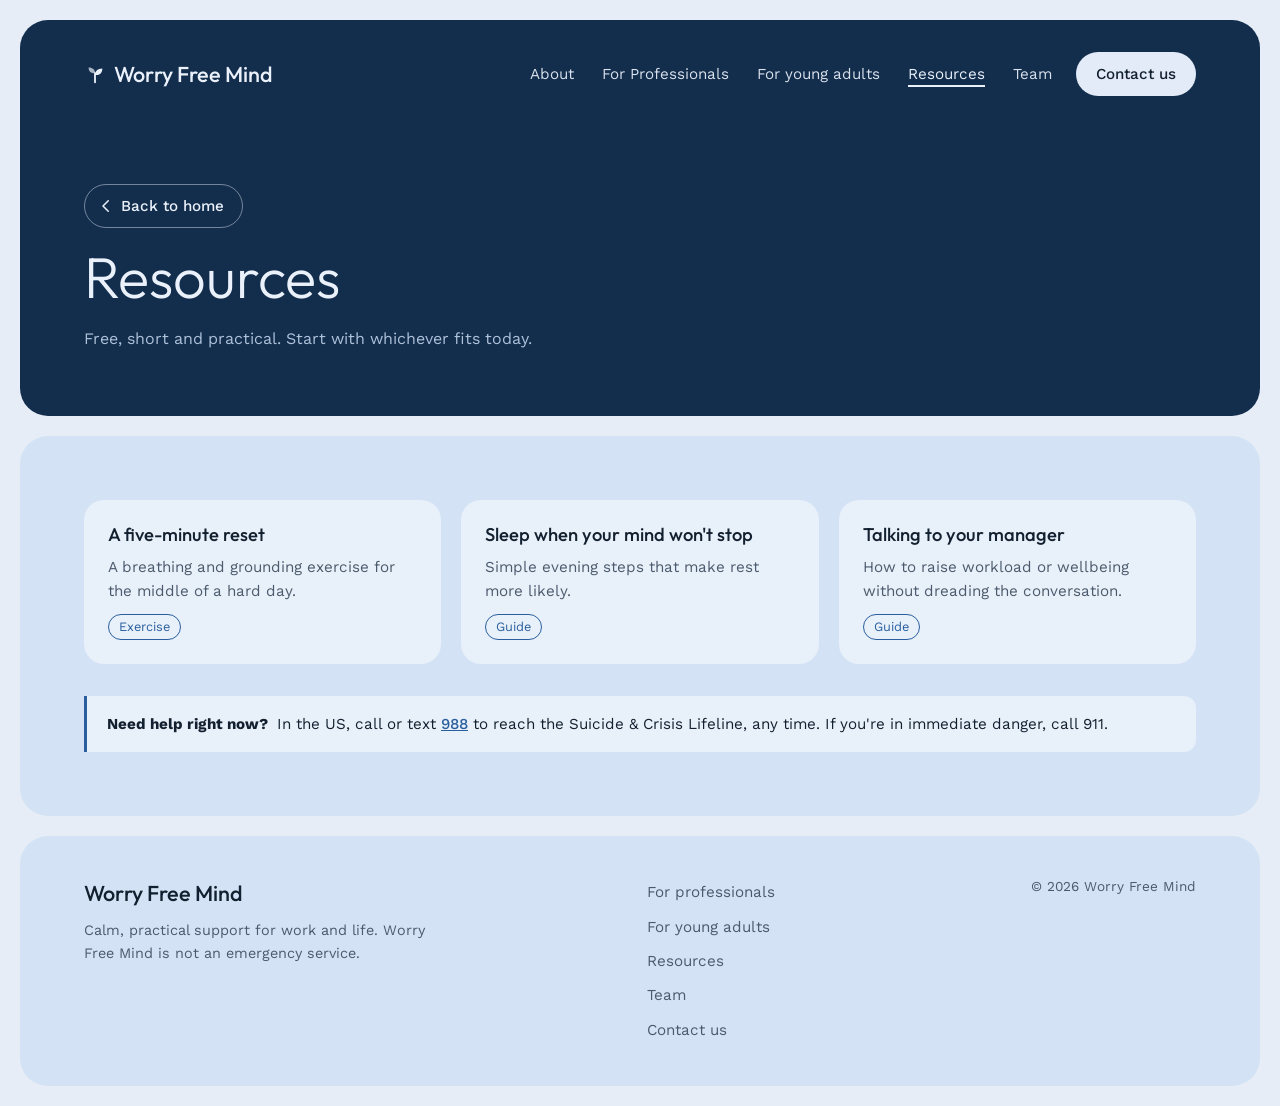
==== resources.html @ 4295820f "Move Resources and Team to their own pages Resources and Team now live on resources.html and team.ht" ====
<!DOCTYPE html>
<!-- resources.html is a sub page, opened from the menu. -->
<!-- DRAFT COPY: all wording below is a first draft for you to review and edit. -->
<html lang="en">
<head>
  <meta charset="UTF-8">
  <!-- Makes the page scale properly on phones -->
  <meta name="viewport" content="width=device-width, initial-scale=1.0">
  <title>Resources | Worry Free Mind</title>
  <meta name="description" content="Free, short and practical guides and exercises from Worry Free Mind.">
  <!-- Fonts from Google Fonts: Outfit for headings, Work Sans for text -->
  <link rel="preconnect" href="https://fonts.googleapis.com">
  <link rel="preconnect" href="https://fonts.gstatic.com" crossorigin>
  <link rel="stylesheet" href="https://fonts.googleapis.com/css2?family=Outfit:wght@300;400;500&family=Work+Sans:wght@400;500&display=swap">
  <!-- Link the stylesheet (how things LOOK) -->
  <link rel="stylesheet" href="style.css">
</head>
<body>
  <a class="skip-link" href="#main">Skip to content</a>

  <!-- PAGE HEADER: compact navy panel with the same menu as the home page -->
  <header class="panel page-header" id="top">
    <nav class="nav" aria-label="Main">
      <a class="logo" href="index.html" aria-label="Worry Free Mind home">
        <svg viewBox="0 0 24 24" width="22" height="22" aria-hidden="true">
          <path d="M12 21V11" stroke="currentColor" stroke-width="2" stroke-linecap="round" fill="none"/>
          <path d="M12 13c0-4 3-7 8-7 0 5-3 8-8 7z" fill="currentColor"/>
          <path d="M12 11C12 7.5 9.5 5 5 5c0 4.5 2.5 6.5 7 6z" fill="currentColor" opacity=".7"/>
        </svg>
        Worry Free Mind
      </a>
      <button class="menu-toggle" aria-expanded="false" aria-controls="nav-links">Menu</button>
      <ul class="nav-links" id="nav-links">
        <li><a href="index.html#about">About</a></li>
        <li><a href="index.html#work">For Professionals</a></li>
        <li><a href="index.html#young-adults">For young adults</a></li>
        <li><a href="resources.html" aria-current="page">Resources</a></li>
        <li><a href="team.html">Team</a></li>
        <li><a class="btn btn-light" href="index.html#contact">Contact us</a></li>
      </ul>
    </nav>

    <div class="page-header-content">
      <a class="btn btn-back" href="index.html">
        <svg viewBox="0 0 24 24" width="18" height="18" aria-hidden="true"><path d="M15 5l-7 7 7 7" stroke="currentColor" stroke-width="2" fill="none" stroke-linecap="round" stroke-linejoin="round"/></svg>
        Back to home
      </a>
      <h1>Resources</h1>
      <p>Free, short and practical. Start with whichever fits today.</p>
    </div>
  </header>

  <main id="main">
    <!-- RESOURCES: free guides + crisis line -->
    <section class="panel" id="resources" aria-label="Free resources">
      <ul class="resource-grid resource-grid-top">
        <li class="resource">
          <h3>A five-minute reset</h3>
          <p>A breathing and grounding exercise for the middle of a hard day.</p>
          <span class="tag">Exercise</span>
        </li>
        <li class="resource">
          <h3>Sleep when your mind won't stop</h3>
          <p>Simple evening steps that make rest more likely.</p>
          <span class="tag">Guide</span>
        </li>
        <li class="resource">
          <h3>Talking to your manager</h3>
          <p>How to raise workload or wellbeing without dreading the conversation.</p>
          <span class="tag">Guide</span>
        </li>
      </ul>
      <aside class="crisis" aria-label="Urgent help">
        <strong>Need help right now?</strong>
        In the US, call or text <a href="tel:988">988</a> to reach the Suicide &amp; Crisis Lifeline, any time. If you're in immediate danger, call 911.
      </aside>
    </section>

  </main>

  <footer class="footer">
    <div class="footer-brand">
      <span class="logo">Worry Free Mind</span>
      <p>Calm, practical support for work and life. Worry Free Mind is not an emergency service.</p>
    </div>
    <nav class="footer-links" aria-label="Footer">
      <a href="index.html#work">For professionals</a>
      <a href="index.html#young-adults">For young adults</a>
      <a href="resources.html">Resources</a>
      <a href="team.html">Team</a>
      <a href="index.html#contact">Contact us</a>
    </nav>
    <p class="copyright">&copy; <span id="year"></span> Worry Free Mind</p>
  </footer>

  <!-- Load JavaScript (how things BEHAVE) last, so the HTML above exists first -->
  <script src="script.js"></script>
</body>
</html>
---- style.css ----
/* style.css controls how the page LOOKS.
   Each rule is: selector { property: value; } */

/* Design tokens: change these to re-theme the whole site */
:root {
  --page: #e6edf6;        /* soft blue-grey behind the panels */
  --panel: #d3e2f4;        /* soft blue panels (was white) */
  --mist: #e2ebf7;        /* pale blue panel */
  --navy: #132d4c;        /* deep navy panel */
  --blue: #2a5f9e;        /* accents, checks, links */
  --sky: #74aee3;         /* small status dots, accents on navy */
  --forest: #1e3b2c;      /* dark green panel (For young adults) */
  --ink: #13202f;         /* main text */
  --ink-soft: #4b5a6c;    /* secondary text */
  --on-dark: #eaf1fa;
  --on-dark-soft: #aec2da;
  --line: rgba(19, 32, 47, 0.12);
  --line-dark: rgba(234, 241, 250, 0.16);

  --font-head: "Outfit", system-ui, sans-serif;
  --font-body: "Work Sans", system-ui, sans-serif;

  --radius-panel: 28px;
  --radius-photo: 20px;
  --radius-small: 12px;
  --gap: clamp(12px, 2vw, 20px);
  --pad: clamp(24px, 5vw, 64px);
}

* { box-sizing: border-box; }

html { scroll-behavior: smooth; }
@media (prefers-reduced-motion: reduce) {
  html { scroll-behavior: auto; }
}

body {
  margin: 0;
  padding: var(--gap);
  background: var(--page);
  color: var(--ink);
  font-family: var(--font-body);
  font-size: 1rem;
  line-height: 1.6;
}

h1, h2, h3 {
  font-family: var(--font-head);
  font-weight: 400;
  line-height: 1.15;
  text-wrap: balance;  /* even line breaks in headings */
  margin: 0;
}

h2 { font-size: clamp(1.8rem, 3.5vw, 2.6rem); font-weight: 300; }
h3 { font-size: 1.15rem; font-weight: 500; }
p { margin: 0; }

a { color: inherit; }
:focus-visible { outline: 3px solid var(--blue); outline-offset: 3px; border-radius: 6px; }

.skip-link {
  position: absolute;
  left: -999px;
  top: 8px;
  background: var(--mist);
  padding: 8px 14px;
  border-radius: 8px;
  z-index: 10;
}
.skip-link:focus { left: 16px; }

/* ---------- Panels: the big rounded blocks ---------- */
.panel {
  max-width: 1240px;
  margin: 0 auto var(--gap);
  padding: var(--pad);
  border-radius: var(--radius-panel);
  background: var(--panel);
  position: relative;
  overflow: hidden;
}
.panel-mist { background: var(--mist); }
.panel-navy { background: var(--navy); color: var(--on-dark); }
/* dark green panel: reuses the navy panel rules with green-tinted accents */
.panel-green {
  background: var(--forest);
  color: var(--on-dark);
  --on-dark-soft: #b7cbbd;
  --sky: #8fd1a8;
}
.panel-navy :focus-visible, .panel-green :focus-visible, .hero :focus-visible, .cta :focus-visible { outline-color: var(--sky); }

.center { text-align: center; }
.section-intro {
  color: var(--ink-soft);
  margin-top: 12px;
  max-width: 34rem;
}
.section-intro.center { margin-inline: auto; }
.panel-navy .section-intro, .panel-green .section-intro { color: var(--on-dark-soft); }

/* ---------- Buttons ---------- */
.btn {
  display: inline-flex;
  align-items: center;
  min-height: 44px;
  padding: 0 20px;
  border-radius: 999px;
  font-weight: 500;
  font-size: 0.95rem;
  text-decoration: none;
  cursor: pointer;
  transition: background-color 200ms ease, color 200ms ease;
}
.btn-light { background: var(--mist); color: var(--ink); }
.btn-light:hover { background: var(--panel); }

/* ---------- Photos ----------
   Each photo spot shows a .jpg that sits next to index.html. To swap a photo,
   upload a new file with the same name. background-size: cover crops it neatly,
   and background-position chooses which part stays in view. The
   background-color shows while the photo loads. */
.photo {
  background-size: cover;
  background-position: center;
  border-radius: var(--radius-photo);
}
.photo-hero {
  position: absolute;
  inset: 0;
  border-radius: 0;
  background-color: #8fb6dc;
  background-image: url("hero.jpg");
  background-position: center 60%;
}
.photo-work {
  aspect-ratio: 4 / 3.4;
  background-color: #5b86b8;
  background-image: url("work.jpg");
  background-position: center 40%;
}
.photo-young {
  aspect-ratio: 4 / 3.6;
  background-color: #3a6aa3;
  background-image: url("young.jpg");
  background-position: center;
}
.photo-cta {
  position: absolute;
  inset: 0;
  border-radius: 0;
  background-color: #2b4f7c;
  background-image: url("contact.jpg");
  background-position: center;
}

/* ---------- Hero ---------- */
.hero {
  min-height: min(88vh, 760px);
  display: flex;
  flex-direction: column;
  justify-content: space-between;
  padding: clamp(20px, 3vw, 32px) var(--pad) var(--pad);
  color: #ffffff;
}
/* darken the bottom so white text stays readable on any photo */
.hero::after {
  content: "";
  position: absolute;
  inset: 0;
  background: linear-gradient(180deg, rgba(12, 26, 46, 0.45) 0%, transparent 28%, rgba(12, 26, 46, 0.62) 100%);
}
.hero > *:not(.photo) { position: relative; z-index: 1; }

.nav {
  display: flex;
  align-items: center;
  justify-content: space-between;
  gap: 16px;
}
.logo {
  display: inline-flex;
  align-items: center;
  gap: 8px;
  font-family: var(--font-head);
  font-size: 1.35rem;
  font-weight: 500;
  text-decoration: none;
}
.nav-links {
  list-style: none;
  margin: 0;
  padding: 0;
  display: flex;
  align-items: center;
  gap: 4px;
}
.nav-links a:not(.btn) {
  display: inline-flex;
  align-items: center;
  min-height: 44px;
  padding: 0 12px;
  text-decoration: none;
  font-size: 0.95rem;
  opacity: 0.92;
}
.nav-links a:not(.btn):hover { opacity: 1; text-decoration: underline; text-underline-offset: 4px; }
.nav-links .btn { margin-left: 8px; }

.menu-toggle {
  display: none;
  min-height: 44px;
  padding: 0 18px;
  border: 1px solid rgba(255, 255, 255, 0.6);
  border-radius: 999px;
  background: transparent;
  color: inherit;
  font: inherit;
  cursor: pointer;
}

.hero-content {
  display: grid;
  grid-template-columns: 1.3fr 1fr;
  align-items: end;
  gap: 32px;
  margin-top: 120px;
}
.hero h1 {
  font-size: clamp(2.4rem, 5.5vw, 4.4rem);
  font-weight: 300;
  max-width: 18ch;
  letter-spacing: -0.01em;
}
.hero-side {
  max-width: 22rem;
  justify-self: end;
  display: grid;
  gap: 20px;
  justify-items: start;
}

/* ---------- Sub page header (Resources, Team) ---------- */
.page-header {
  background: var(--navy);
  color: var(--on-dark);
  padding: clamp(20px, 3vw, 32px) var(--pad) var(--pad);
}
.page-header :focus-visible { outline-color: var(--sky); }
.page-header-content {
  margin-top: clamp(40px, 7vw, 88px);
  display: grid;
  gap: 16px;
  justify-items: start;
}
.page-header h1 {
  font-size: clamp(2.2rem, 5vw, 3.6rem);
  font-weight: 300;
}
.page-header p { color: var(--on-dark-soft); max-width: 34rem; }

/* "Back to home" button: outlined so it doesn't compete with Contact us */
.btn-back {
  gap: 6px;
  padding: 0 18px 0 12px;
  border: 1px solid rgba(234, 241, 250, 0.45);
  color: var(--on-dark);
}
.btn-back:hover { background: rgba(234, 241, 250, 0.12); }

/* marks the page you're on in the menu */
.nav-links a[aria-current="page"] {
  opacity: 1;
  text-decoration: underline;
  text-underline-offset: 6px;
  text-decoration-thickness: 2px;
}

/* ---------- About ---------- */
.lead {
  font-size: clamp(1.4rem, 2.6vw, 2rem);
  font-weight: 300;
  max-width: 30ch;
  line-height: 1.3;
}
.pillars {
  list-style: none;
  padding: 0;
  margin: clamp(40px, 6vw, 72px) 0 0;
  display: grid;
  grid-template-columns: repeat(3, 1fr);
  gap: 32px;
}
.pillars li { border-top: 1px solid var(--line); padding-top: 20px; }
.pillars p { color: var(--ink-soft); margin-top: 8px; font-size: 0.95rem; }

/* ---------- Split sections (For work / For young adults) ---------- */
.split {
  display: grid;
  grid-template-columns: 1.1fr 1fr;
  gap: clamp(32px, 5vw, 72px);
  align-items: center;
}
.split-reverse { grid-template-columns: 1fr 1.1fr; }

.checklist { margin-top: 32px; }
.checklist details { border-top: 1px solid var(--line); }
.checklist details:last-child { border-bottom: 1px solid var(--line); }
.panel-navy .checklist details, .panel-green .checklist details { border-color: var(--line-dark); }

.checklist summary {
  list-style: none;
  display: flex;
  align-items: center;
  gap: 12px;
  min-height: 56px;
  cursor: pointer;
  font-weight: 500;
}
.checklist summary::-webkit-details-marker { display: none; }
/* check mark, drawn with CSS borders */
.checklist summary::before {
  content: "";
  flex: none;
  width: 6px;
  height: 11px;
  margin: 0 6px 4px 4px;
  border: solid var(--blue);
  border-width: 0 2px 2px 0;
  transform: rotate(45deg);
}
.panel-navy .checklist summary::before, .panel-green .checklist summary::before { border-color: var(--sky); }
.checklist details:not([open]) summary { opacity: 0.6; }
.checklist details:not([open]) summary:hover { opacity: 0.9; }
.checklist details p {
  padding: 0 0 20px 28px;
  color: var(--ink-soft);
  font-size: 0.95rem;
  max-width: 34rem;
}
.panel-navy .checklist details p, .panel-green .checklist details p { color: var(--on-dark-soft); }

.photo-wrap { margin: 0; position: relative; }
.float-card {
  position: absolute;
  left: 20px;
  bottom: 20px;
  background: var(--mist);
  color: var(--ink);
  border-radius: var(--radius-small);
  padding: 12px 16px;
  display: grid;
  gap: 2px;
  min-width: 170px;
  box-shadow: 0 8px 24px rgba(12, 26, 46, 0.18);
}
.float-label {
  display: inline-flex;
  align-items: center;
  gap: 6px;
  font-size: 0.8rem;
  color: var(--ink-soft);
}
.float-card strong { font-family: var(--font-head); font-weight: 500; font-size: 1.15rem; }
.dot { width: 8px; height: 8px; border-radius: 50%; background: var(--sky); }

/* ---------- Resources ---------- */
.resource-grid {
  list-style: none;
  padding: 0;
  margin: 40px 0 0;
  display: grid;
  grid-template-columns: repeat(3, 1fr);
  gap: var(--gap);
}
.resource {
  background: #e8f0fa;
  border-radius: var(--radius-photo);
  padding: 24px;
  display: flex;
  flex-direction: column;
  gap: 10px;
}
.resource p { color: var(--ink-soft); font-size: 0.95rem; flex: 1; }
.tag {
  align-self: flex-start;
  font-size: 0.8rem;
  color: var(--blue);
  border: 1px solid currentColor;
  border-radius: 999px;
  padding: 2px 10px;
}
.crisis {
  margin-top: 32px;
  padding: 16px 20px;
  border-left: 3px solid var(--blue);
  background: #e8f0fa;
  border-radius: 0 var(--radius-small) var(--radius-small) 0;
  font-size: 0.95rem;
}
.crisis strong { margin-right: 4px; }
.crisis a { color: var(--blue); font-weight: 500; }

/* ---------- Team ---------- */
.team-grid {
  list-style: none;
  padding: 0;
  margin: 40px auto 0;
  max-width: 900px;
  display: grid;
  grid-template-columns: repeat(3, 1fr);
  gap: 32px;
  text-align: center;
}
.person { display: grid; justify-items: center; gap: 4px; }
.avatar {
  width: 112px;
  height: 112px;
  border-radius: 50%;
  object-fit: cover;
  margin-bottom: 12px;
}
.avatar-empty {
  background: var(--panel);
  border: 1px dashed rgba(19, 32, 47, 0.3);
}
.role { color: var(--ink-soft); font-size: 0.95rem; }

/* ---------- Contact (photo call-to-action) ---------- */
.cta {
  min-height: 420px;
  display: grid;
  place-items: center;
  text-align: center;
  color: #ffffff;
}
.cta::after {
  content: "";
  position: absolute;
  inset: 0;
  background: rgba(12, 26, 46, 0.55);
}
.cta-content {
  position: relative;
  z-index: 1;
  display: grid;
  gap: 16px;
  justify-items: center;
  max-width: 30rem;
}
.cta-note { font-size: 0.9rem; opacity: 0.9; }

/* ---------- Footer ---------- */
.footer {
  max-width: 1240px;
  margin: 0 auto;
  padding: 40px var(--pad);
  background: var(--panel);
  border-radius: var(--radius-panel);
  display: grid;
  grid-template-columns: 1.5fr 1fr auto;
  gap: 24px;
  align-items: start;
}
.footer-brand p { color: var(--ink-soft); font-size: 0.9rem; margin-top: 8px; max-width: 22rem; }
.footer-links { display: grid; gap: 2px; }
.footer-links a {
  text-decoration: none;
  color: var(--ink-soft);
  font-size: 0.95rem;
  padding: 4px 0;
}
.footer-links a:hover { color: var(--ink); text-decoration: underline; }
.copyright { color: var(--ink-soft); font-size: 0.85rem; }

/* ---------- Tablet and phone ---------- */
@media (max-width: 900px) {
  .menu-toggle { display: inline-flex; align-items: center; }
  .nav { flex-wrap: wrap; }
  .nav-links {
    display: none;
    flex-basis: 100%;
    flex-direction: column;
    align-items: stretch;
    background: var(--mist);
    color: var(--ink);
    border-radius: var(--radius-small);
    padding: 8px;
  }
  .nav-links.open { display: flex; }
  .nav-links .btn { margin: 8px 0 0; justify-content: center; background: var(--navy); color: var(--on-dark); }

  .hero-content,
  .split,
  .split-reverse { grid-template-columns: 1fr; }
  .hero-side { justify-self: start; }
  .split-reverse .photo-wrap { order: 2; }

  .pillars,
  .resource-grid { grid-template-columns: 1fr; }
  .footer { grid-template-columns: 1fr; }
}

@media (max-width: 560px) {
  .team-grid { grid-template-columns: 1fr; }
  .logo { font-size: 1.1rem; }
  .menu-toggle { padding: 0 14px; }
}

/* Sub pages: the grid is the first thing in its panel, so no top gap.
   Kept at the end so it wins over the .resource-grid and .team-grid margins. */
.resource-grid-top,
.team-grid-top { margin-top: 0; }
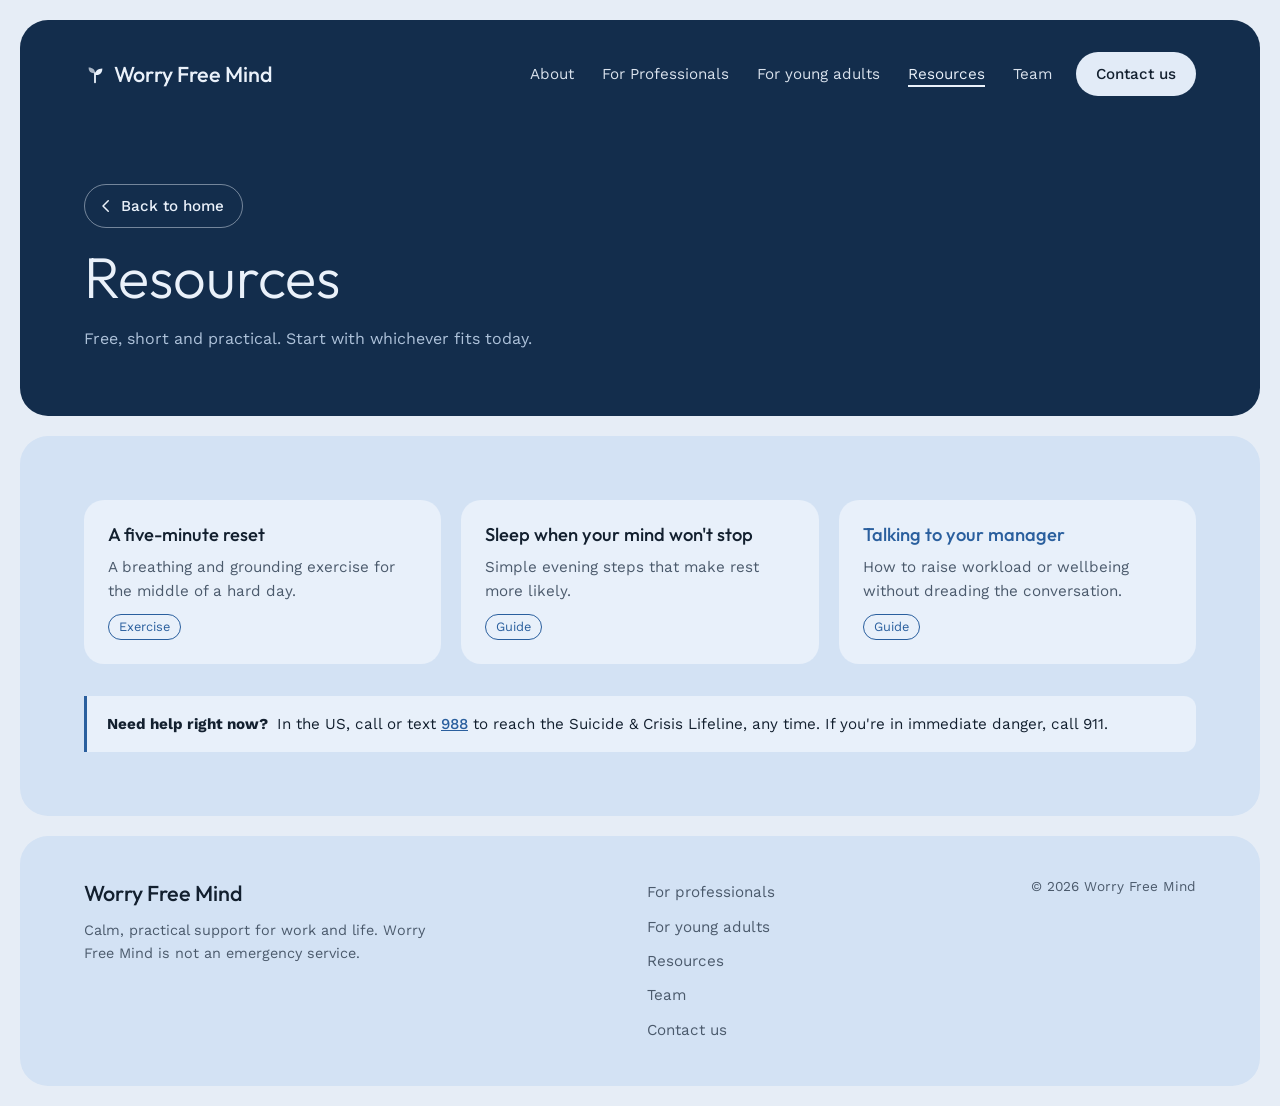
==== commit c01a1fcb: "Link Talking to your manager card to the uploaded guide Renames the uploaded guide to talking-to-you" ====
--- a/resources.html
+++ b/resources.html
@@ -65,7 +65,7 @@
           <span class="tag">Guide</span>
         </li>
         <li class="resource">
-          <h3>Talking to your manager</h3>
+          <h3><a class="resource-link" href="talking-to-your-manager.html">Talking to your manager</a></h3>
           <p>How to raise workload or wellbeing without dreading the conversation.</p>
           <span class="tag">Guide</span>
         </li>
--- a/style.css
+++ b/style.css
@@ -383,6 +383,14 @@
   gap: 10px;
 }
 .resource p { color: var(--ink-soft); font-size: 0.95rem; flex: 1; }
+/* a card whose title is a link: the whole card is clickable */
+.resource:has(.resource-link) { position: relative; transition: background-color 200ms ease; }
+.resource:has(.resource-link):hover { background: var(--panel-hover, #f1f6fc); }
+.resource-link { text-decoration: none; color: var(--blue); }
+.resource-link::after { content: ""; position: absolute; inset: 0; border-radius: inherit; }
+.resource-link:hover { text-decoration: underline; text-underline-offset: 4px; }
+.resource-link:focus-visible { outline: none; }
+.resource:has(.resource-link:focus-visible) { outline: 3px solid var(--blue); outline-offset: 3px; }
 .tag {
   align-self: flex-start;
   font-size: 0.8rem;
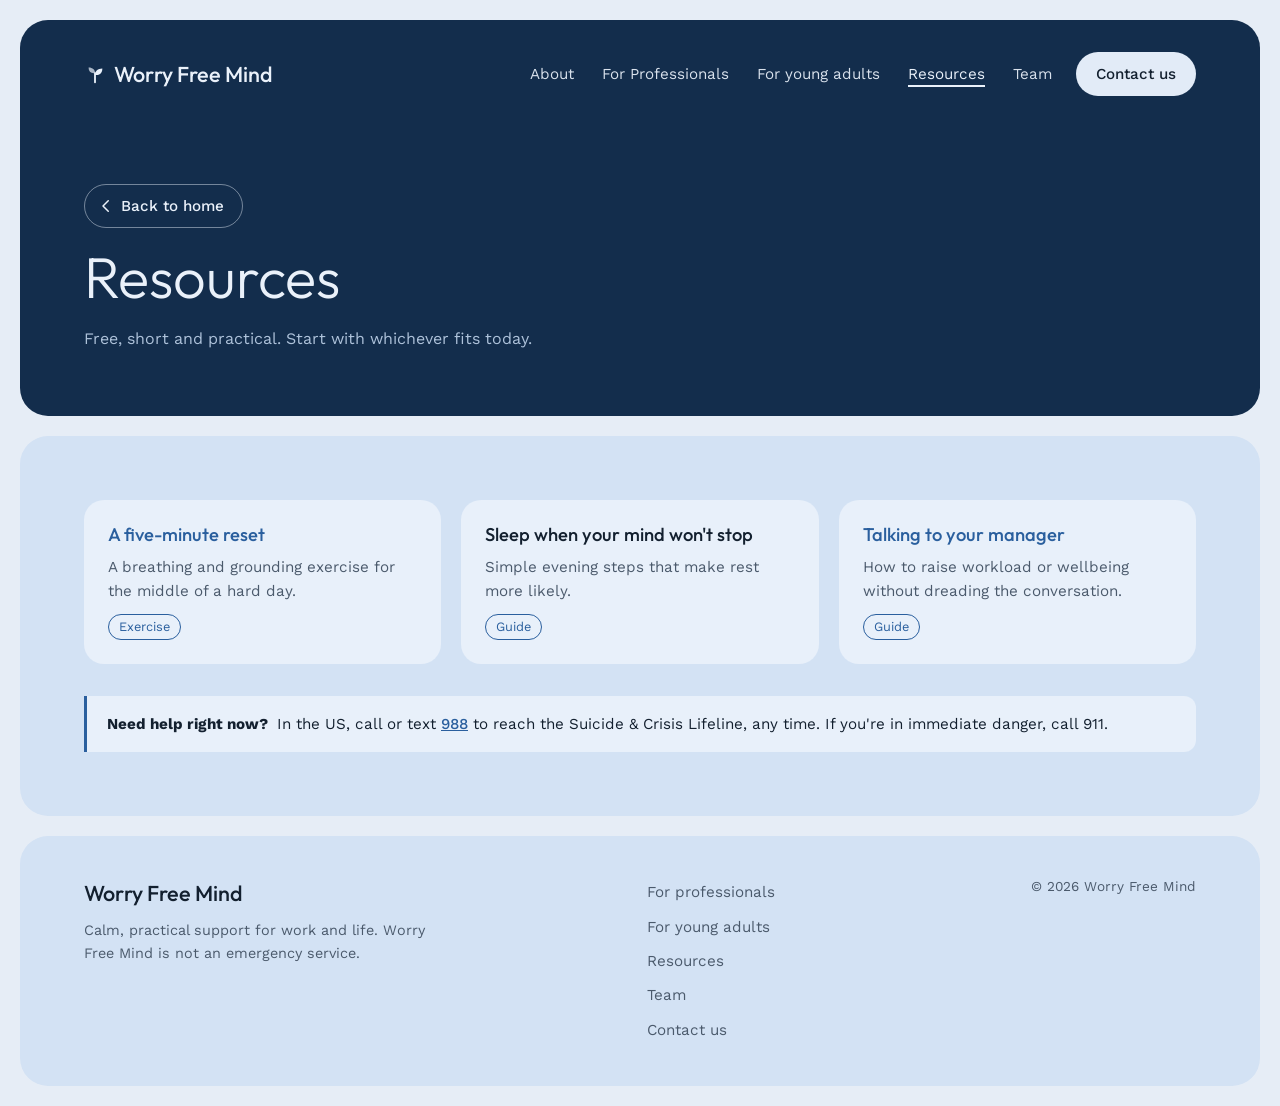
==== commit 7f978b4c: "Add 5-minute reset exercise page and link it from Resources New five-minute-reset.html in the sub pa" ====
--- a/resources.html
+++ b/resources.html
@@ -55,7 +55,7 @@
     <section class="panel" id="resources" aria-label="Free resources">
       <ul class="resource-grid resource-grid-top">
         <li class="resource">
-          <h3>A five-minute reset</h3>
+          <h3><a class="resource-link" href="five-minute-reset.html">A five-minute reset</a></h3>
           <p>A breathing and grounding exercise for the middle of a hard day.</p>
           <span class="tag">Exercise</span>
         </li>
--- a/style.css
+++ b/style.css
@@ -276,6 +276,82 @@
   text-underline-offset: 6px;
   text-decoration-thickness: 2px;
 }
+
+/* ---------- Exercise page (five-minute-reset.html) ---------- */
+.visually-hidden {
+  position: absolute; width: 1px; height: 1px; overflow: hidden;
+  clip: rect(0 0 0 0); white-space: nowrap;
+}
+.eyebrow-dark { color: var(--sky); font-weight: 500; font-size: 0.95rem; }
+.steps {
+  list-style: none;
+  margin: 0;
+  padding: 0;
+  display: grid;
+  gap: var(--gap);
+  max-width: 46rem;
+}
+.step {
+  background: var(--panel);
+  border-radius: var(--radius-photo);
+  padding: clamp(20px, 3vw, 28px);
+  display: grid;
+  gap: 10px;
+}
+.step p { max-width: 38rem; }
+.step-time {
+  display: flex;
+  gap: 10px;
+  align-items: baseline;
+  color: var(--blue);
+  font-weight: 500;
+  font-size: 0.9rem;
+}
+.step-time span { color: var(--ink-soft); font-weight: 400; }
+.step h3 { font-size: 1.35rem; font-weight: 400; }
+.breath {
+  display: flex;
+  flex-wrap: wrap;
+  gap: 8px;
+}
+.breath span {
+  background: var(--mist);
+  border-radius: 999px;
+  padding: 6px 14px;
+  font-size: 0.95rem;
+}
+.breath strong { font-family: var(--font-head); font-weight: 500; margin-right: 4px; }
+.senses { margin: 0; padding-left: 0; list-style: none; display: grid; gap: 6px; }
+.senses strong {
+  display: inline-grid;
+  place-items: center;
+  width: 1.8em;
+  height: 1.8em;
+  margin-right: 8px;
+  border-radius: 50%;
+  background: var(--blue);
+  color: var(--on-dark);
+  font-family: var(--font-head);
+  font-weight: 500;
+}
+.notes {
+  margin-top: 32px;
+  max-width: 46rem;
+  display: grid;
+  gap: 8px;
+  color: var(--ink-soft);
+}
+.notes h3 { color: var(--ink); }
+.page-end-nav {
+  margin-top: 32px;
+  display: flex;
+  flex-wrap: wrap;
+  gap: 12px 24px;
+  align-items: center;
+}
+.btn-solid { background: var(--navy); color: var(--on-dark); }
+.btn-solid:hover { background: var(--blue); }
+.text-link { color: var(--blue); font-weight: 500; text-underline-offset: 4px; }
 
 /* ---------- About ---------- */
 .lead {
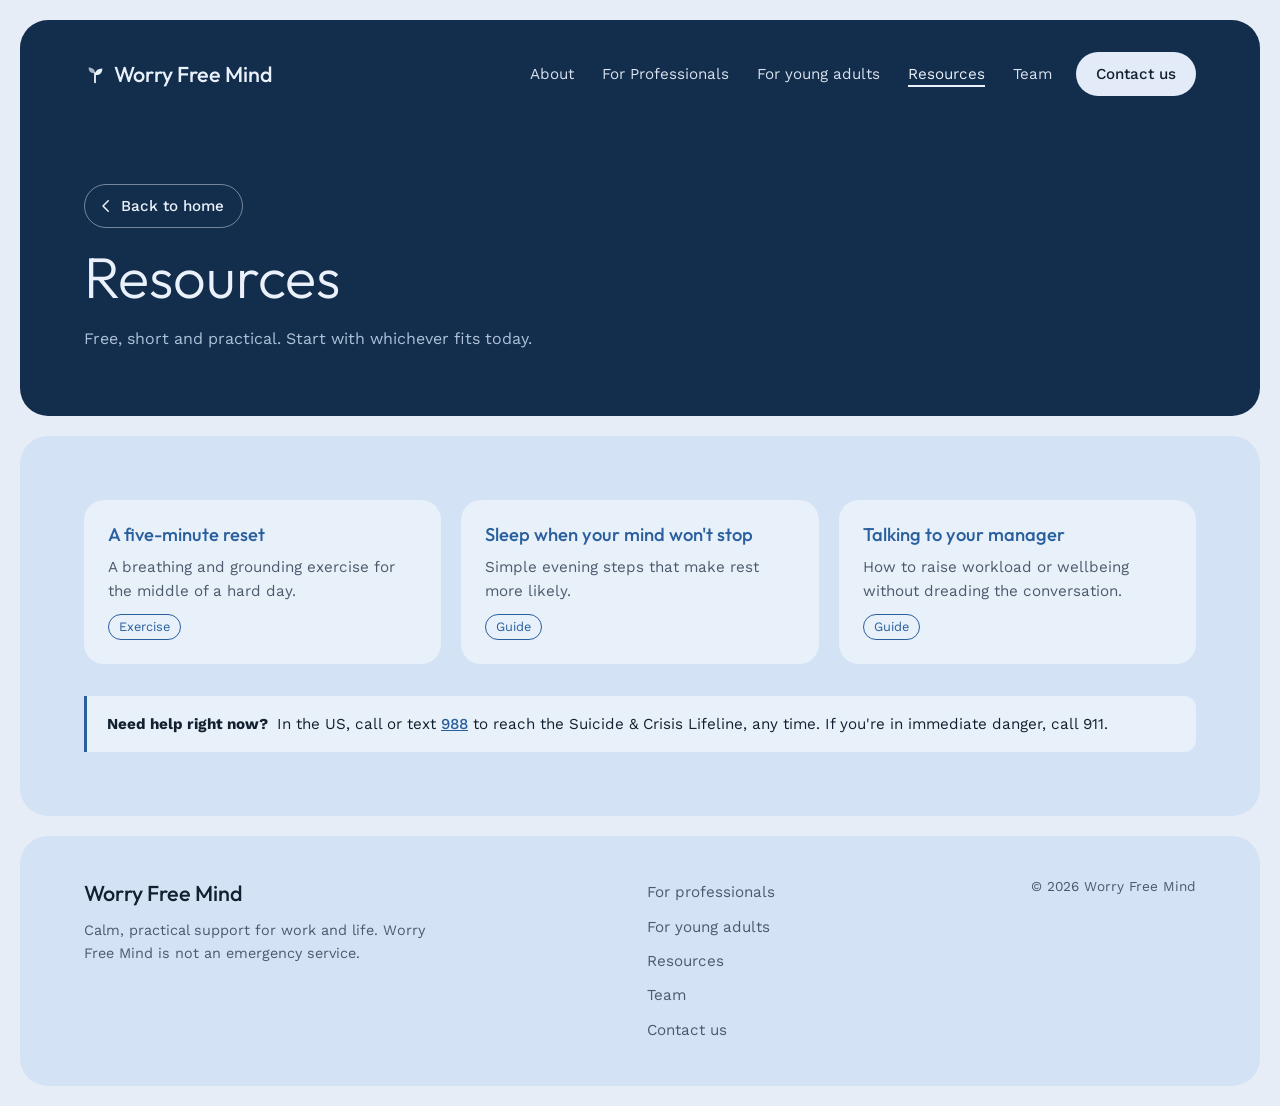
==== commit 13a79096: "Link Sleep card to the uploaded evening steps guide Renames the uploaded guide to evening-steps.html" ====
--- a/resources.html
+++ b/resources.html
@@ -60,7 +60,7 @@
           <span class="tag">Exercise</span>
         </li>
         <li class="resource">
-          <h3>Sleep when your mind won't stop</h3>
+          <h3><a class="resource-link" href="evening-steps.html">Sleep when your mind won't stop</a></h3>
           <p>Simple evening steps that make rest more likely.</p>
           <span class="tag">Guide</span>
         </li>
